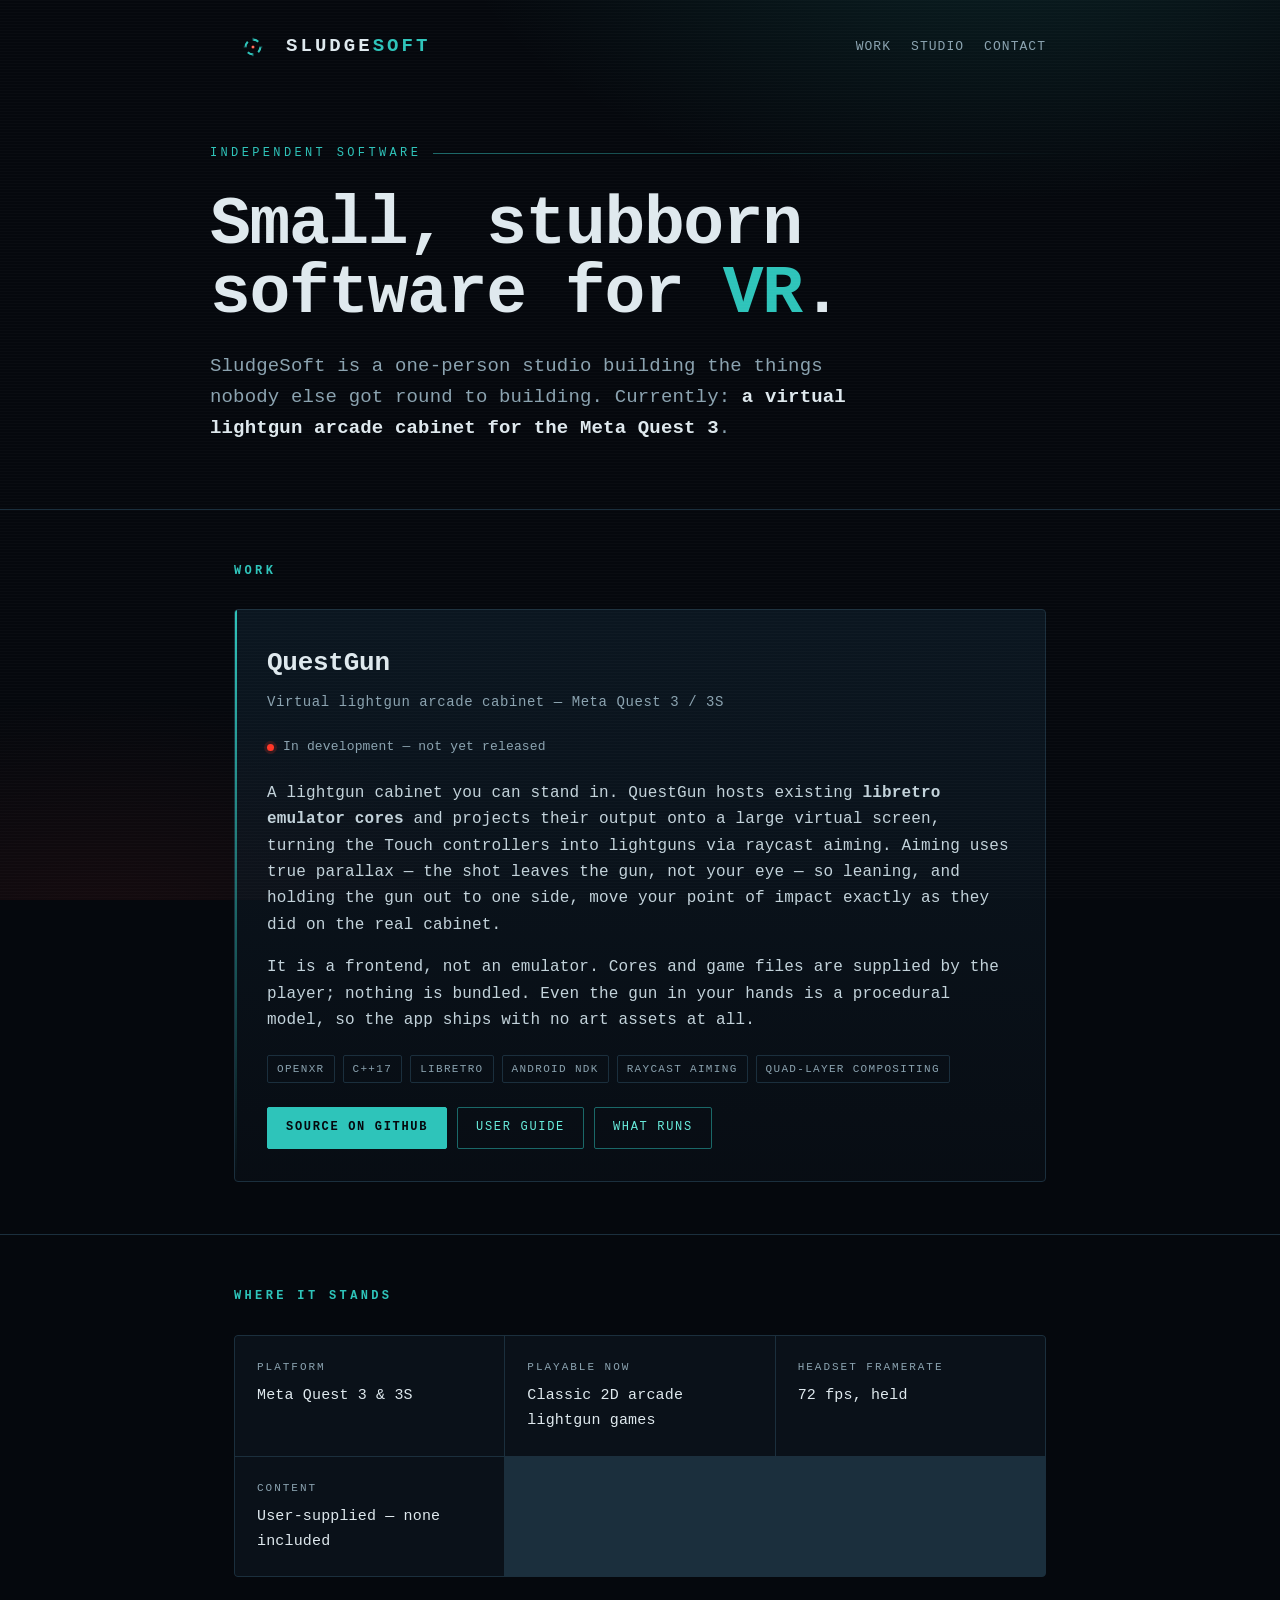
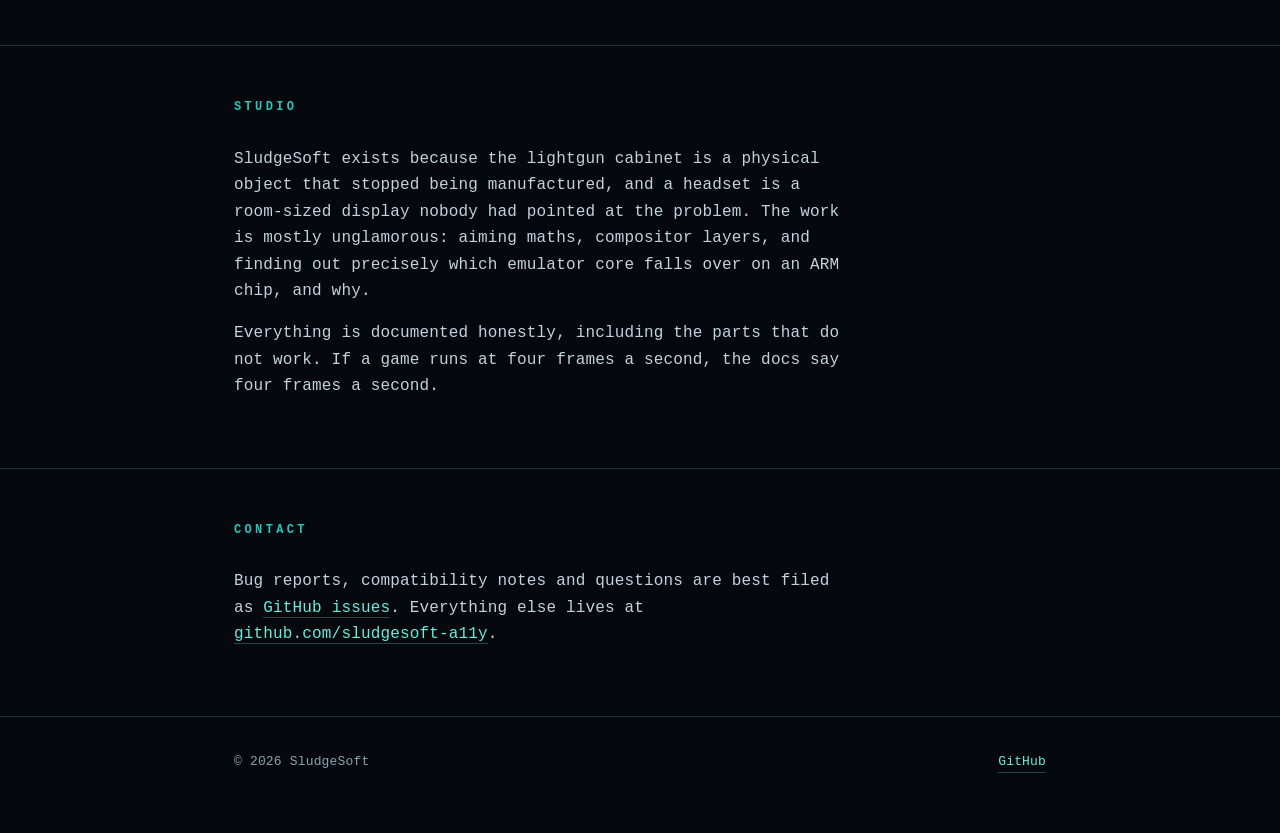
==== index.html @ df430d3b "Create index.html" ====
<!DOCTYPE html>
<html lang="en">
<head>
<meta charset="utf-8">
<meta name="viewport" content="width=device-width, initial-scale=1">
<title>SludgeSoft</title>
<meta name="description" content="SludgeSoft builds small, stubborn software for VR. Maker of QuestGun, a virtual lightgun arcade cabinet for Meta Quest 3.">
<meta property="og:title" content="SludgeSoft">
<meta property="og:description" content="Small, stubborn software for VR. Maker of QuestGun.">
<meta property="og:type" content="website">
<link rel="icon" href="data:image/svg+xml,%3Csvg xmlns='http://www.w3.org/2000/svg' viewBox='0 0 108 108'%3E%3Crect width='108' height='108' fill='%2305080d'/%3E%3Cg fill='none' stroke='%232ec4ba' stroke-width='6'%3E%3Cpath d='M54 33a21 21 0 0 1 14.85 6.15'/%3E%3Cpath d='M75 54a21 21 0 0 1-6.15 14.85'/%3E%3Cpath d='M54 75a21 21 0 0 1-14.85-6.15'/%3E%3Cpath d='M33 54a21 21 0 0 1 6.15-14.85'/%3E%3C/g%3E%3Ccircle cx='54' cy='54' r='4.5' fill='%23ff3626'/%3E%3C/svg%3E">
<style>
  :root{
    --deep:#05080d;
    --panel:#0a1119;
    --line:#1b2f3d;
    --teal:#2ec4ba;
    --teal-bright:#68ecdc;
    --teal-dim:#1a6868;
    --laser:#ff3626;
    --ink:#dfe9ee;
    --ink-dim:#8ba3b0;
    --mono:ui-monospace,"SF Mono",SFMono-Regular,Menlo,Consolas,"Liberation Mono",monospace;
  }
  *{box-sizing:border-box}
  html{-webkit-text-size-adjust:100%}
  body{
    margin:0;
    background:var(--deep);
    color:var(--ink);
    font:16px/1.65 var(--mono);
    letter-spacing:.01em;
    background-image:
      radial-gradient(900px 500px at 78% -12%, rgba(46,196,186,.14), transparent 62%),
      radial-gradient(700px 420px at 8% 105%, rgba(255,54,38,.07), transparent 60%);
    background-attachment:fixed;
  }
  a{color:var(--teal-bright);text-decoration:none;border-bottom:1px solid rgba(104,236,220,.28)}
  a:hover{border-bottom-color:var(--teal-bright)}
  .wrap{max-width:860px;margin:0 auto;padding:0 24px}

  /* faint scanline texture, in keeping with the arcade subject */
  body::before{
    content:"";position:fixed;inset:0;pointer-events:none;z-index:2;
    background:repeating-linear-gradient(180deg,rgba(255,255,255,.018) 0 1px,transparent 1px 3px);
  }

  header{padding:28px 0 0}
  .bar{display:flex;align-items:center;gap:14px}
  .mark{width:38px;height:38px;flex:0 0 auto}
  .wordmark{font-size:19px;font-weight:700;letter-spacing:.16em;text-transform:uppercase}
  .wordmark span{color:var(--teal)}
  .bar nav{margin-left:auto;display:flex;gap:20px;font-size:13px;letter-spacing:.08em;text-transform:uppercase}
  .bar nav a{color:var(--ink-dim);border:0}
  .bar nav a:hover{color:var(--teal-bright)}

  .hero{padding:78px 0 64px}
  .kicker{
    font-size:12px;letter-spacing:.28em;text-transform:uppercase;color:var(--teal);
    display:flex;align-items:center;gap:12px;margin-bottom:26px;
  }
  .kicker::after{content:"";height:1px;flex:1;background:linear-gradient(90deg,var(--teal-dim),transparent)}
  h1{
    font-size:clamp(38px,8vw,68px);line-height:1.02;margin:0 0 22px;
    letter-spacing:-.02em;font-weight:700;
  }
  h1 em{font-style:normal;color:var(--teal)}
  .lede{font-size:clamp(16px,2.4vw,19px);color:var(--ink-dim);max-width:60ch;margin:0}
  .lede strong{color:var(--ink);font-weight:600}

  section{padding:52px 0;border-top:1px solid var(--line)}
  h2{
    font-size:12px;letter-spacing:.28em;text-transform:uppercase;color:var(--teal);
    margin:0 0 28px;font-weight:600;
  }

  .card{
    background:linear-gradient(180deg,rgba(16,34,48,.55),rgba(10,17,25,.55));
    border:1px solid var(--line);border-radius:4px;padding:32px;position:relative;overflow:hidden;
  }
  .card::before{content:"";position:absolute;top:0;bottom:0;left:0;width:2px;background:linear-gradient(180deg,var(--teal),transparent)}
  .card h3{margin:0 0 6px;font-size:26px;letter-spacing:-.01em}
  .card .sub{color:var(--ink-dim);font-size:14px;margin:0 0 22px;letter-spacing:.04em}
  .card p{margin:0 0 16px;color:#c3d3db}

  .tags{display:flex;flex-wrap:wrap;gap:8px;margin:22px 0 24px;padding:0;list-style:none}
  .tags li{
    font-size:11px;letter-spacing:.12em;text-transform:uppercase;color:var(--ink-dim);
    border:1px solid var(--line);border-radius:2px;padding:4px 9px;
  }

  .status{display:flex;align-items:center;gap:9px;font-size:13px;color:var(--ink-dim);margin:0 0 22px}
  .dot{width:7px;height:7px;border-radius:50%;background:var(--laser);box-shadow:0 0 0 3px rgba(255,54,38,.16)}

  .links{display:flex;flex-wrap:wrap;gap:10px}
  .btn{
    display:inline-block;font-size:12px;letter-spacing:.14em;text-transform:uppercase;
    padding:10px 18px;border:1px solid var(--teal-dim);border-radius:2px;
    color:var(--teal-bright);background:transparent;transition:background .15s,border-color .15s;
  }
  .btn:hover{background:rgba(46,196,186,.1);border-color:var(--teal)}
  .btn.primary{background:var(--teal);color:var(--deep);border-color:var(--teal);font-weight:700}
  .btn.primary:hover{background:var(--teal-bright);border-color:var(--teal-bright)}

  .facts{display:grid;grid-template-columns:repeat(auto-fit,minmax(210px,1fr));gap:1px;background:var(--line);border:1px solid var(--line);border-radius:4px;overflow:hidden}
  .fact{background:var(--panel);padding:22px}
  .fact dt{font-size:11px;letter-spacing:.18em;text-transform:uppercase;color:var(--ink-dim);margin:0 0 8px}
  .fact dd{margin:0;font-size:15px;color:var(--ink)}

  .prose p{color:#c3d3db;max-width:64ch}
  .prose p:first-of-type{margin-top:0}

  footer{border-top:1px solid var(--line);padding:34px 0 60px;color:var(--ink-dim);font-size:13px}
  .footrow{display:flex;flex-wrap:wrap;gap:18px;align-items:center}
  .footrow .sep{margin-left:auto}

  @media (max-width:620px){
    .hero{padding:56px 0 44px}
    .card{padding:24px}
    .bar nav{display:none}
    .footrow .sep{margin-left:0;width:100%}
  }
  @media (prefers-reduced-motion:no-preference){
    .dot{animation:pulse 2.6s ease-in-out infinite}
    @keyframes pulse{0%,100%{opacity:1}50%{opacity:.42}}
  }
</style>
</head>
<body>

<header>
  <div class="wrap bar">
    <svg class="mark" viewBox="0 0 108 108" aria-hidden="true">
      <g fill="none" stroke="#2ec4ba" stroke-width="6">
        <path d="M54 33a21 21 0 0 1 14.85 6.15"/>
        <path d="M75 54a21 21 0 0 1-6.15 14.85"/>
        <path d="M54 75a21 21 0 0 1-14.85-6.15"/>
        <path d="M33 54a21 21 0 0 1 6.15-14.85"/>
      </g>
      <g stroke="#1a6868" stroke-width="3">
        <path d="M54 27.5v9M54 71.5v9M27.5 54h9M71.5 54h9"/>
      </g>
      <circle cx="54" cy="54" r="4.5" fill="#ff3626"/>
      <circle cx="54" cy="54" r="1.8" fill="#ffe2d6"/>
    </svg>
    <div class="wordmark">Sludge<span>Soft</span></div>
    <nav>
      <a href="#work">Work</a>
      <a href="#studio">Studio</a>
      <a href="#contact">Contact</a>
    </nav>
  </div>
</header>

<main>
  <div class="wrap hero">
    <div class="kicker">Independent software</div>
    <h1>Small, stubborn<br>software for <em>VR</em>.</h1>
    <p class="lede">SludgeSoft is a one-person studio building the things nobody
    else got round to building. Currently: <strong>a virtual lightgun arcade
    cabinet for the Meta Quest 3</strong>.</p>
  </div>

  <section id="work">
    <div class="wrap">
      <h2>Work</h2>
      <article class="card">
        <h3>QuestGun</h3>
        <p class="sub">Virtual lightgun arcade cabinet &mdash; Meta Quest 3 / 3S</p>

        <div class="status"><span class="dot"></span> In development &mdash; not yet released</div>

        <p>A lightgun cabinet you can stand in. QuestGun hosts existing
        <strong>libretro emulator cores</strong> and projects their output onto a
        large virtual screen, turning the Touch controllers into lightguns via
        raycast aiming. Aiming uses true parallax &mdash; the shot leaves the gun,
        not your eye &mdash; so leaning, and holding the gun out to one side, move
        your point of impact exactly as they did on the real cabinet.</p>

        <p>It is a frontend, not an emulator. Cores and game files are supplied by
        the player; nothing is bundled. Even the gun in your hands is a procedural
        model, so the app ships with no art assets at all.</p>

        <ul class="tags">
          <li>OpenXR</li>
          <li>C++17</li>
          <li>libretro</li>
          <li>Android NDK</li>
          <li>Raycast aiming</li>
          <li>Quad-layer compositing</li>
        </ul>

        <div class="links">
          <a class="btn primary" href="https://github.com/sludgesoft-a11y/QuestGun">Source on GitHub</a>
          <a class="btn" href="https://github.com/sludgesoft-a11y/QuestGun/blob/main/USER_GUIDE.md">User guide</a>
          <a class="btn" href="https://github.com/sludgesoft-a11y/QuestGun/blob/main/LIMITATIONS.md">What runs</a>
        </div>
      </article>
    </div>
  </section>

  <section>
    <div class="wrap">
      <h2>Where it stands</h2>
      <dl class="facts">
        <div class="fact"><dt>Platform</dt><dd>Meta Quest 3 &amp; 3S</dd></div>
        <div class="fact"><dt>Playable now</dt><dd>Classic 2D arcade lightgun games</dd></div>
        <div class="fact"><dt>Headset framerate</dt><dd>72 fps, held</dd></div>
        <div class="fact"><dt>Content</dt><dd>User-supplied &mdash; none included</dd></div>
      </dl>
    </div>
  </section>

  <section id="studio">
    <div class="wrap prose">
      <h2>Studio</h2>
      <p>SludgeSoft exists because the lightgun cabinet is a physical object that
      stopped being manufactured, and a headset is a room-sized display nobody
      had pointed at the problem. The work is mostly unglamorous: aiming maths,
      compositor layers, and finding out precisely which emulator core falls over
      on an ARM chip, and why.</p>
      <p>Everything is documented honestly, including the parts that do not work.
      If a game runs at four frames a second, the docs say four frames a second.</p>
    </div>
  </section>

  <section id="contact">
    <div class="wrap prose">
      <h2>Contact</h2>
      <p>Bug reports, compatibility notes and questions are best filed as
      <a href="https://github.com/sludgesoft-a11y/QuestGun/issues">GitHub issues</a>.
      Everything else lives at
      <a href="https://github.com/sludgesoft-a11y">github.com/sludgesoft-a11y</a>.</p>
    </div>
  </section>
</main>

<footer>
  <div class="wrap footrow">
    <span>&copy; <span id="yr">2026</span> SludgeSoft</span>
    <span class="sep"></span>
    <a href="https://github.com/sludgesoft-a11y">GitHub</a>
  </div>
</footer>

<script>document.getElementById('yr').textContent = new Date().getFullYear();</script>
</body>
</html>
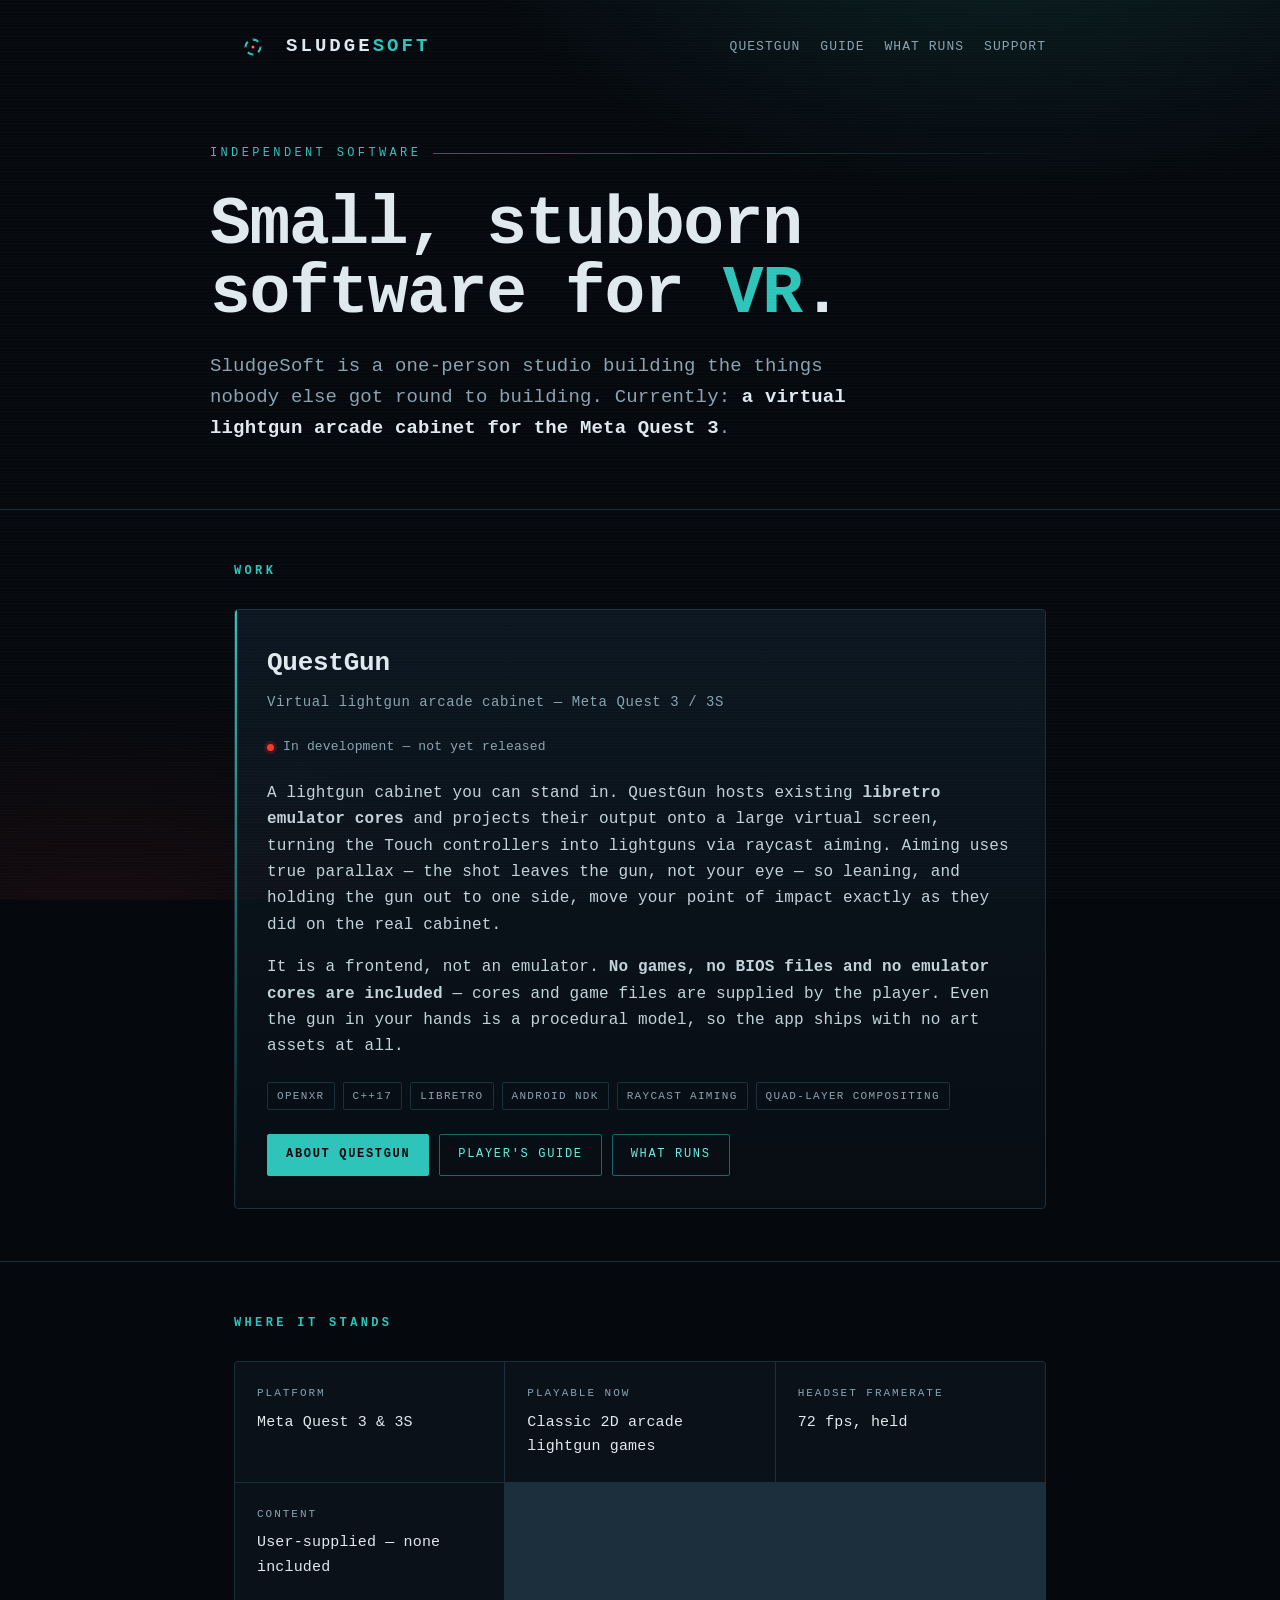
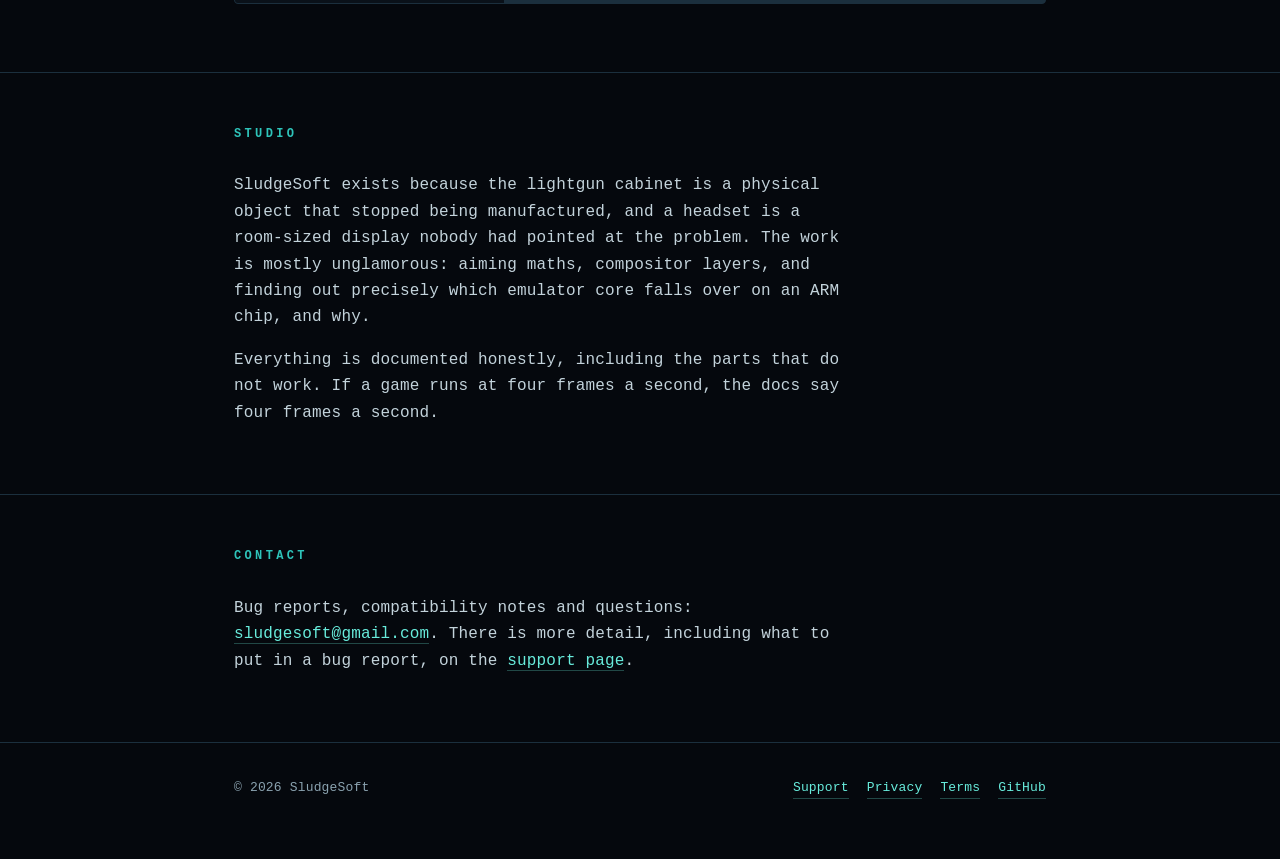
==== commit 379914b1: "Build out the site for the Meta Horizon Store submission The store submission needs working URLs for" ====
--- a/index.html
+++ b/index.html
@@ -9,124 +9,11 @@
 <meta property="og:description" content="Small, stubborn software for VR. Maker of QuestGun.">
 <meta property="og:type" content="website">
 <link rel="icon" href="data:image/svg+xml,%3Csvg xmlns='http://www.w3.org/2000/svg' viewBox='0 0 108 108'%3E%3Crect width='108' height='108' fill='%2305080d'/%3E%3Cg fill='none' stroke='%232ec4ba' stroke-width='6'%3E%3Cpath d='M54 33a21 21 0 0 1 14.85 6.15'/%3E%3Cpath d='M75 54a21 21 0 0 1-6.15 14.85'/%3E%3Cpath d='M54 75a21 21 0 0 1-14.85-6.15'/%3E%3Cpath d='M33 54a21 21 0 0 1 6.15-14.85'/%3E%3C/g%3E%3Ccircle cx='54' cy='54' r='4.5' fill='%23ff3626'/%3E%3C/svg%3E">
-<style>
-  :root{
-    --deep:#05080d;
-    --panel:#0a1119;
-    --line:#1b2f3d;
-    --teal:#2ec4ba;
-    --teal-bright:#68ecdc;
-    --teal-dim:#1a6868;
-    --laser:#ff3626;
-    --ink:#dfe9ee;
-    --ink-dim:#8ba3b0;
-    --mono:ui-monospace,"SF Mono",SFMono-Regular,Menlo,Consolas,"Liberation Mono",monospace;
-  }
-  *{box-sizing:border-box}
-  html{-webkit-text-size-adjust:100%}
-  body{
-    margin:0;
-    background:var(--deep);
-    color:var(--ink);
-    font:16px/1.65 var(--mono);
-    letter-spacing:.01em;
-    background-image:
-      radial-gradient(900px 500px at 78% -12%, rgba(46,196,186,.14), transparent 62%),
-      radial-gradient(700px 420px at 8% 105%, rgba(255,54,38,.07), transparent 60%);
-    background-attachment:fixed;
-  }
-  a{color:var(--teal-bright);text-decoration:none;border-bottom:1px solid rgba(104,236,220,.28)}
-  a:hover{border-bottom-color:var(--teal-bright)}
-  .wrap{max-width:860px;margin:0 auto;padding:0 24px}
-
-  /* faint scanline texture, in keeping with the arcade subject */
-  body::before{
-    content:"";position:fixed;inset:0;pointer-events:none;z-index:2;
-    background:repeating-linear-gradient(180deg,rgba(255,255,255,.018) 0 1px,transparent 1px 3px);
-  }
-
-  header{padding:28px 0 0}
-  .bar{display:flex;align-items:center;gap:14px}
-  .mark{width:38px;height:38px;flex:0 0 auto}
-  .wordmark{font-size:19px;font-weight:700;letter-spacing:.16em;text-transform:uppercase}
-  .wordmark span{color:var(--teal)}
-  .bar nav{margin-left:auto;display:flex;gap:20px;font-size:13px;letter-spacing:.08em;text-transform:uppercase}
-  .bar nav a{color:var(--ink-dim);border:0}
-  .bar nav a:hover{color:var(--teal-bright)}
-
-  .hero{padding:78px 0 64px}
-  .kicker{
-    font-size:12px;letter-spacing:.28em;text-transform:uppercase;color:var(--teal);
-    display:flex;align-items:center;gap:12px;margin-bottom:26px;
-  }
-  .kicker::after{content:"";height:1px;flex:1;background:linear-gradient(90deg,var(--teal-dim),transparent)}
-  h1{
-    font-size:clamp(38px,8vw,68px);line-height:1.02;margin:0 0 22px;
-    letter-spacing:-.02em;font-weight:700;
-  }
-  h1 em{font-style:normal;color:var(--teal)}
-  .lede{font-size:clamp(16px,2.4vw,19px);color:var(--ink-dim);max-width:60ch;margin:0}
-  .lede strong{color:var(--ink);font-weight:600}
-
-  section{padding:52px 0;border-top:1px solid var(--line)}
-  h2{
-    font-size:12px;letter-spacing:.28em;text-transform:uppercase;color:var(--teal);
-    margin:0 0 28px;font-weight:600;
-  }
-
-  .card{
-    background:linear-gradient(180deg,rgba(16,34,48,.55),rgba(10,17,25,.55));
-    border:1px solid var(--line);border-radius:4px;padding:32px;position:relative;overflow:hidden;
-  }
-  .card::before{content:"";position:absolute;top:0;bottom:0;left:0;width:2px;background:linear-gradient(180deg,var(--teal),transparent)}
-  .card h3{margin:0 0 6px;font-size:26px;letter-spacing:-.01em}
-  .card .sub{color:var(--ink-dim);font-size:14px;margin:0 0 22px;letter-spacing:.04em}
-  .card p{margin:0 0 16px;color:#c3d3db}
-
-  .tags{display:flex;flex-wrap:wrap;gap:8px;margin:22px 0 24px;padding:0;list-style:none}
-  .tags li{
-    font-size:11px;letter-spacing:.12em;text-transform:uppercase;color:var(--ink-dim);
-    border:1px solid var(--line);border-radius:2px;padding:4px 9px;
-  }
-
-  .status{display:flex;align-items:center;gap:9px;font-size:13px;color:var(--ink-dim);margin:0 0 22px}
-  .dot{width:7px;height:7px;border-radius:50%;background:var(--laser);box-shadow:0 0 0 3px rgba(255,54,38,.16)}
-
-  .links{display:flex;flex-wrap:wrap;gap:10px}
-  .btn{
-    display:inline-block;font-size:12px;letter-spacing:.14em;text-transform:uppercase;
-    padding:10px 18px;border:1px solid var(--teal-dim);border-radius:2px;
-    color:var(--teal-bright);background:transparent;transition:background .15s,border-color .15s;
-  }
-  .btn:hover{background:rgba(46,196,186,.1);border-color:var(--teal)}
-  .btn.primary{background:var(--teal);color:var(--deep);border-color:var(--teal);font-weight:700}
-  .btn.primary:hover{background:var(--teal-bright);border-color:var(--teal-bright)}
-
-  .facts{display:grid;grid-template-columns:repeat(auto-fit,minmax(210px,1fr));gap:1px;background:var(--line);border:1px solid var(--line);border-radius:4px;overflow:hidden}
-  .fact{background:var(--panel);padding:22px}
-  .fact dt{font-size:11px;letter-spacing:.18em;text-transform:uppercase;color:var(--ink-dim);margin:0 0 8px}
-  .fact dd{margin:0;font-size:15px;color:var(--ink)}
-
-  .prose p{color:#c3d3db;max-width:64ch}
-  .prose p:first-of-type{margin-top:0}
-
-  footer{border-top:1px solid var(--line);padding:34px 0 60px;color:var(--ink-dim);font-size:13px}
-  .footrow{display:flex;flex-wrap:wrap;gap:18px;align-items:center}
-  .footrow .sep{margin-left:auto}
-
-  @media (max-width:620px){
-    .hero{padding:56px 0 44px}
-    .card{padding:24px}
-    .bar nav{display:none}
-    .footrow .sep{margin-left:0;width:100%}
-  }
-  @media (prefers-reduced-motion:no-preference){
-    .dot{animation:pulse 2.6s ease-in-out infinite}
-    @keyframes pulse{0%,100%{opacity:1}50%{opacity:.42}}
-  }
-</style>
+<link rel="stylesheet" href="style.css">
 </head>
 <body>
+
+<a class="skip" href="#main">Skip to content</a>
 
 <header>
   <div class="wrap bar">
@@ -143,16 +30,17 @@
       <circle cx="54" cy="54" r="4.5" fill="#ff3626"/>
       <circle cx="54" cy="54" r="1.8" fill="#ffe2d6"/>
     </svg>
-    <div class="wordmark">Sludge<span>Soft</span></div>
+    <div class="wordmark"><a href="index.html">Sludge<span>Soft</span></a></div>
     <nav>
-      <a href="#work">Work</a>
-      <a href="#studio">Studio</a>
-      <a href="#contact">Contact</a>
+      <a href="questgun.html">QuestGun</a>
+      <a href="guide.html">Guide</a>
+      <a href="compatibility.html">What runs</a>
+      <a href="support.html">Support</a>
     </nav>
   </div>
 </header>
 
-<main>
+<main id="main">
   <div class="wrap hero">
     <div class="kicker">Independent software</div>
     <h1>Small, stubborn<br>software for <em>VR</em>.</h1>
@@ -177,9 +65,10 @@
         not your eye &mdash; so leaning, and holding the gun out to one side, move
         your point of impact exactly as they did on the real cabinet.</p>
 
-        <p>It is a frontend, not an emulator. Cores and game files are supplied by
-        the player; nothing is bundled. Even the gun in your hands is a procedural
-        model, so the app ships with no art assets at all.</p>
+        <p>It is a frontend, not an emulator. <strong>No games, no BIOS files and
+        no emulator cores are included</strong> &mdash; cores and game files are
+        supplied by the player. Even the gun in your hands is a procedural model,
+        so the app ships with no art assets at all.</p>
 
         <ul class="tags">
           <li>OpenXR</li>
@@ -191,9 +80,9 @@
         </ul>
 
         <div class="links">
-          <a class="btn primary" href="https://github.com/sludgesoft-a11y/QuestGun">Source on GitHub</a>
-          <a class="btn" href="https://github.com/sludgesoft-a11y/QuestGun/blob/main/USER_GUIDE.md">User guide</a>
-          <a class="btn" href="https://github.com/sludgesoft-a11y/QuestGun/blob/main/LIMITATIONS.md">What runs</a>
+          <a class="btn primary" href="questgun.html">About QuestGun</a>
+          <a class="btn" href="guide.html">Player's guide</a>
+          <a class="btn" href="compatibility.html">What runs</a>
         </div>
       </article>
     </div>
@@ -227,10 +116,10 @@
   <section id="contact">
     <div class="wrap prose">
       <h2>Contact</h2>
-      <p>Bug reports, compatibility notes and questions are best filed as
-      <a href="https://github.com/sludgesoft-a11y/QuestGun/issues">GitHub issues</a>.
-      Everything else lives at
-      <a href="https://github.com/sludgesoft-a11y">github.com/sludgesoft-a11y</a>.</p>
+      <p>Bug reports, compatibility notes and questions:
+      <a href="mailto:sludgesoft@gmail.com">sludgesoft@gmail.com</a>. There is more
+      detail, including what to put in a bug report, on the
+      <a href="support.html">support page</a>.</p>
     </div>
   </section>
 </main>
@@ -239,6 +128,9 @@
   <div class="wrap footrow">
     <span>&copy; <span id="yr">2026</span> SludgeSoft</span>
     <span class="sep"></span>
+    <a href="support.html">Support</a>
+    <a href="privacy.html">Privacy</a>
+    <a href="terms.html">Terms</a>
     <a href="https://github.com/sludgesoft-a11y">GitHub</a>
   </div>
 </footer>
--- a/style.css
+++ b/style.css
@@ -0,0 +1,165 @@
+/* SludgeSoft — one stylesheet for the whole site. No external requests. */
+
+:root{
+  --deep:#05080d;
+  --panel:#0a1119;
+  --line:#1b2f3d;
+  --teal:#2ec4ba;
+  --teal-bright:#68ecdc;
+  --teal-dim:#1a6868;
+  --laser:#ff3626;
+  --ink:#dfe9ee;
+  --ink-mid:#c3d3db;
+  --ink-dim:#8ba3b0;
+  --mono:ui-monospace,"SF Mono",SFMono-Regular,Menlo,Consolas,"Liberation Mono",monospace;
+}
+*{box-sizing:border-box}
+html{-webkit-text-size-adjust:100%;scroll-behavior:smooth}
+body{
+  margin:0;
+  background:var(--deep);
+  color:var(--ink);
+  font:16px/1.65 var(--mono);
+  letter-spacing:.01em;
+  background-image:
+    radial-gradient(900px 500px at 78% -12%, rgba(46,196,186,.14), transparent 62%),
+    radial-gradient(700px 420px at 8% 105%, rgba(255,54,38,.07), transparent 60%);
+  background-attachment:fixed;
+}
+a{color:var(--teal-bright);text-decoration:none;border-bottom:1px solid rgba(104,236,220,.28)}
+a:hover{border-bottom-color:var(--teal-bright)}
+a:focus-visible,.btn:focus-visible{outline:2px solid var(--teal);outline-offset:3px}
+.wrap{max-width:860px;margin:0 auto;padding:0 24px}
+.skip{position:absolute;left:-9999px}
+.skip:focus{left:24px;top:12px;z-index:5;background:var(--teal);color:var(--deep);padding:8px 14px;border:0}
+
+/* faint scanline texture, in keeping with the arcade subject */
+body::before{
+  content:"";position:fixed;inset:0;pointer-events:none;z-index:2;
+  background:repeating-linear-gradient(180deg,rgba(255,255,255,.018) 0 1px,transparent 1px 3px);
+}
+
+header{padding:28px 0 0}
+.bar{display:flex;align-items:center;gap:14px}
+.mark{width:38px;height:38px;flex:0 0 auto}
+.wordmark{font-size:19px;font-weight:700;letter-spacing:.16em;text-transform:uppercase}
+.wordmark a{color:inherit;border:0}
+.wordmark span{color:var(--teal)}
+.bar nav{margin-left:auto;display:flex;flex-wrap:wrap;gap:20px;font-size:13px;letter-spacing:.08em;text-transform:uppercase}
+.bar nav a{color:var(--ink-dim);border:0}
+.bar nav a:hover,.bar nav a[aria-current]{color:var(--teal-bright)}
+
+.hero{padding:78px 0 64px}
+.kicker{
+  font-size:12px;letter-spacing:.28em;text-transform:uppercase;color:var(--teal);
+  display:flex;align-items:center;gap:12px;margin-bottom:26px;
+}
+.kicker::after{content:"";height:1px;flex:1;background:linear-gradient(90deg,var(--teal-dim),transparent)}
+h1{font-size:clamp(38px,8vw,68px);line-height:1.02;margin:0 0 22px;letter-spacing:-.02em;font-weight:700}
+h1 em{font-style:normal;color:var(--teal)}
+.lede{font-size:clamp(16px,2.4vw,19px);color:var(--ink-dim);max-width:60ch;margin:0}
+.lede strong{color:var(--ink);font-weight:600}
+
+section{padding:52px 0;border-top:1px solid var(--line)}
+h2{font-size:12px;letter-spacing:.28em;text-transform:uppercase;color:var(--teal);margin:0 0 28px;font-weight:600}
+
+.card{
+  background:linear-gradient(180deg,rgba(16,34,48,.55),rgba(10,17,25,.55));
+  border:1px solid var(--line);border-radius:4px;padding:32px;position:relative;overflow:hidden;
+}
+.card::before{content:"";position:absolute;top:0;bottom:0;left:0;width:2px;background:linear-gradient(180deg,var(--teal),transparent)}
+.card h3{margin:0 0 6px;font-size:26px;letter-spacing:-.01em}
+.card .sub{color:var(--ink-dim);font-size:14px;margin:0 0 22px;letter-spacing:.04em}
+.card p{margin:0 0 16px;color:var(--ink-mid)}
+
+.tags{display:flex;flex-wrap:wrap;gap:8px;margin:22px 0 24px;padding:0;list-style:none}
+.tags li{
+  font-size:11px;letter-spacing:.12em;text-transform:uppercase;color:var(--ink-dim);
+  border:1px solid var(--line);border-radius:2px;padding:4px 9px;
+}
+
+.status{display:flex;align-items:center;gap:9px;font-size:13px;color:var(--ink-dim);margin:0 0 22px}
+.dot{width:7px;height:7px;border-radius:50%;background:var(--laser);box-shadow:0 0 0 3px rgba(255,54,38,.16)}
+
+.links{display:flex;flex-wrap:wrap;gap:10px}
+.btn{
+  display:inline-block;font-size:12px;letter-spacing:.14em;text-transform:uppercase;
+  padding:10px 18px;border:1px solid var(--teal-dim);border-radius:2px;
+  color:var(--teal-bright);background:transparent;transition:background .15s,border-color .15s;
+}
+.btn:hover{background:rgba(46,196,186,.1);border-color:var(--teal)}
+.btn.primary{background:var(--teal);color:var(--deep);border-color:var(--teal);font-weight:700}
+.btn.primary:hover{background:var(--teal-bright);border-color:var(--teal-bright)}
+
+.facts{display:grid;grid-template-columns:repeat(auto-fit,minmax(210px,1fr));gap:1px;background:var(--line);border:1px solid var(--line);border-radius:4px;overflow:hidden}
+.fact{background:var(--panel);padding:22px}
+.fact dt{font-size:11px;letter-spacing:.18em;text-transform:uppercase;color:var(--ink-dim);margin:0 0 8px}
+.fact dd{margin:0;font-size:15px;color:var(--ink)}
+
+.prose p{color:var(--ink-mid);max-width:64ch}
+.prose p:first-of-type{margin-top:0}
+
+footer{border-top:1px solid var(--line);padding:34px 0 60px;color:var(--ink-dim);font-size:13px}
+.footrow{display:flex;flex-wrap:wrap;gap:18px;align-items:center}
+.footrow .sep{margin-left:auto}
+
+/* ---- document pages (guide, compatibility, privacy, terms, support) ---- */
+.doc{padding:56px 0 72px}
+.doc .eyebrow{font-size:12px;letter-spacing:.28em;text-transform:uppercase;color:var(--teal);margin:0 0 18px}
+.doc h1{font-size:clamp(30px,5.5vw,46px);margin:0 0 14px}
+.doc .meta{color:var(--ink-dim);font-size:13px;margin:0 0 40px;line-height:1.9}
+.doc h2{
+  font-size:22px;letter-spacing:-.01em;text-transform:none;color:var(--ink);
+  font-weight:700;margin:52px 0 16px;padding-top:22px;border-top:1px solid var(--line);
+}
+.doc h3{font-size:17px;color:var(--teal);margin:34px 0 12px;font-weight:600;letter-spacing:.01em}
+.doc h4{font-size:15px;color:var(--ink);margin:26px 0 10px;font-weight:600}
+.doc p,.doc li{color:var(--ink-mid)}
+.doc p{margin:0 0 16px;max-width:70ch}
+.doc ul,.doc ol{margin:0 0 18px;padding-left:22px;max-width:70ch}
+.doc li{margin:0 0 9px}
+.doc strong{color:var(--ink);font-weight:700}
+.doc hr{border:0;border-top:1px solid var(--line);margin:40px 0}
+.doc code{
+  font-family:var(--mono);font-size:.9em;background:rgba(46,196,186,.09);
+  border:1px solid rgba(46,196,186,.16);border-radius:2px;padding:1px 5px;color:var(--teal-bright);
+}
+.doc pre{
+  background:var(--panel);border:1px solid var(--line);border-left:2px solid var(--teal-dim);
+  border-radius:3px;padding:16px 18px;overflow-x:auto;font-size:13px;line-height:1.6;margin:0 0 20px;
+}
+.doc pre code{background:none;border:0;padding:0;color:var(--ink-mid);font-size:inherit}
+.doc blockquote{
+  margin:0 0 22px;padding:18px 22px;background:rgba(255,54,38,.05);
+  border:1px solid rgba(255,54,38,.22);border-left:2px solid var(--laser);border-radius:3px;
+}
+.doc blockquote p:last-child{margin-bottom:0}
+.tablewrap{overflow-x:auto;margin:0 0 22px;border:1px solid var(--line);border-radius:3px}
+.doc table{border-collapse:collapse;width:100%;font-size:14px;min-width:420px}
+.doc th,.doc td{text-align:left;padding:10px 14px;border-bottom:1px solid var(--line);vertical-align:top}
+.doc th{
+  background:rgba(46,196,186,.07);color:var(--teal);font-size:11px;
+  letter-spacing:.14em;text-transform:uppercase;font-weight:600;white-space:nowrap;
+}
+.doc tr:last-child td{border-bottom:0}
+.doc td{color:var(--ink-mid)}
+.doc .toc{
+  background:var(--panel);border:1px solid var(--line);border-radius:3px;
+  padding:22px 24px 22px 42px;margin:0 0 44px;
+}
+.doc .toc li{margin:0 0 7px}
+.doc .toc li:last-child{margin:0}
+.backlink{margin:52px 0 0;font-size:13px}
+
+@media (max-width:620px){
+  .hero{padding:56px 0 44px}
+  .card{padding:24px}
+  .bar nav{display:none}
+  .footrow .sep{margin-left:0;width:100%}
+  .doc h2{margin-top:40px}
+}
+@media (prefers-reduced-motion:no-preference){
+  .dot{animation:pulse 2.6s ease-in-out infinite}
+  @keyframes pulse{0%,100%{opacity:1}50%{opacity:.42}}
+}
+@media (prefers-reduced-motion:reduce){html{scroll-behavior:auto}}
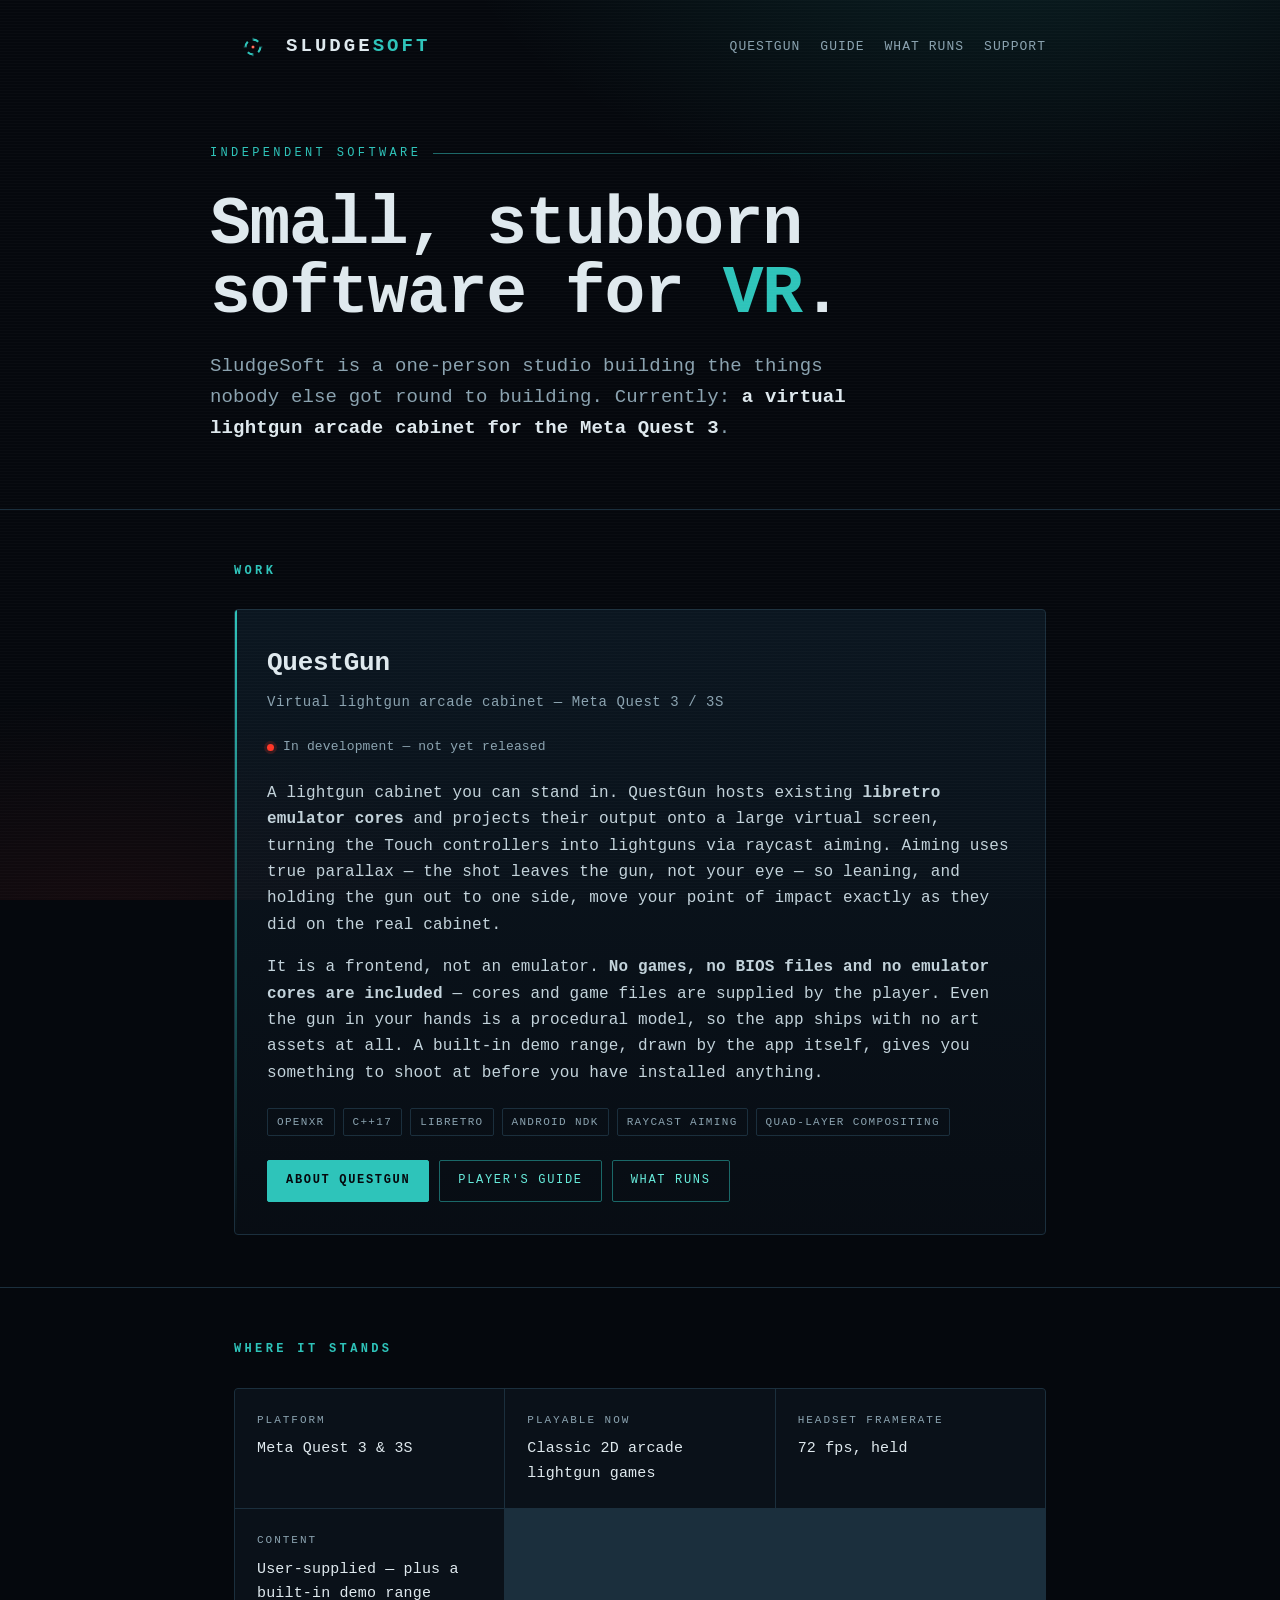
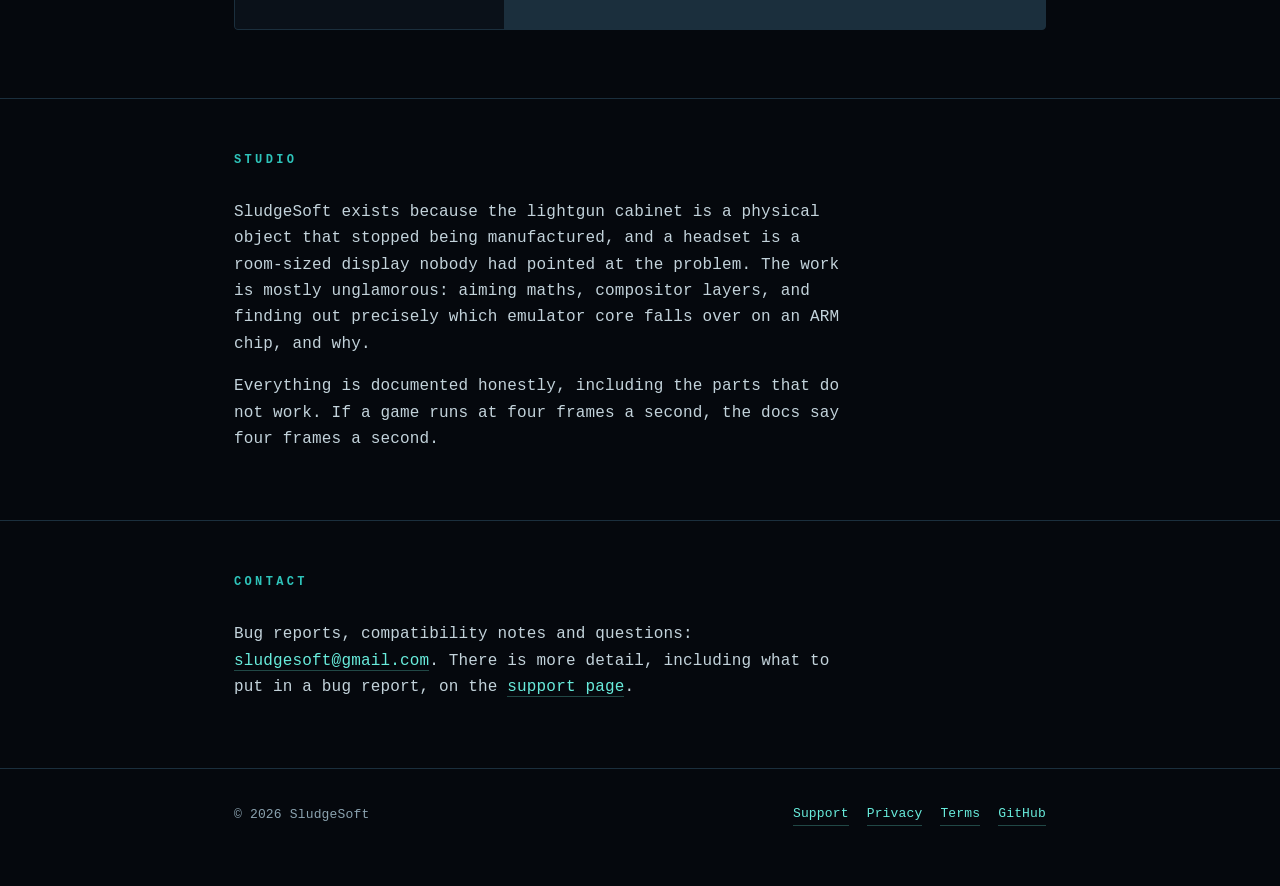
==== commit ce4cc1cc: "Document the built-in demo range The app now ships a shooting gallery it draws itself, so the pages " ====
--- a/index.html
+++ b/index.html
@@ -68,7 +68,9 @@
         <p>It is a frontend, not an emulator. <strong>No games, no BIOS files and
         no emulator cores are included</strong> &mdash; cores and game files are
         supplied by the player. Even the gun in your hands is a procedural model,
-        so the app ships with no art assets at all.</p>
+        so the app ships with no art assets at all. A built-in demo range, drawn
+        by the app itself, gives you something to shoot at before you have
+        installed anything.</p>
 
         <ul class="tags">
           <li>OpenXR</li>
@@ -95,7 +97,7 @@
         <div class="fact"><dt>Platform</dt><dd>Meta Quest 3 &amp; 3S</dd></div>
         <div class="fact"><dt>Playable now</dt><dd>Classic 2D arcade lightgun games</dd></div>
         <div class="fact"><dt>Headset framerate</dt><dd>72 fps, held</dd></div>
-        <div class="fact"><dt>Content</dt><dd>User-supplied &mdash; none included</dd></div>
+        <div class="fact"><dt>Content</dt><dd>User-supplied &mdash; plus a built-in demo range</dd></div>
       </dl>
     </div>
   </section>
